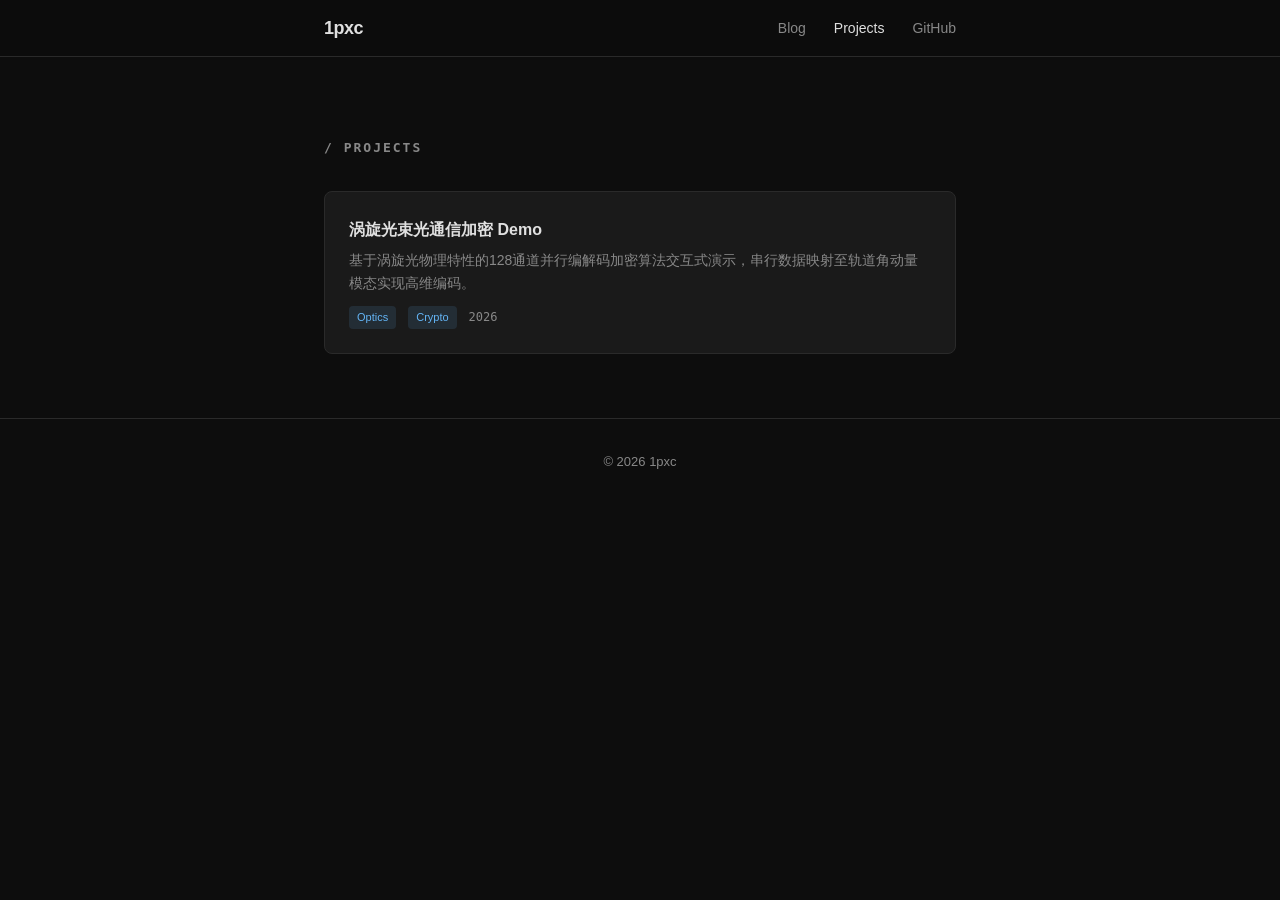
==== projects/index.html @ aebda04c "Add blog layout, projects page, and vortex comm encryption demo" ====
<!DOCTYPE html>
<html lang="zh-CN">
<head>
    <meta charset="UTF-8">
    <meta name="viewport" content="width=device-width, initial-scale=1.0">
    <meta name="description" content="1pxc - Projects">
    <title>Projects — 1pxc</title>
    <style>
        :root {
            --bg: #0d0d0d;
            --surface: #1a1a1a;
            --surface-hover: #242424;
            --text: #e0e0e0;
            --text-muted: #888;
            --accent: #64b5f6;
            --accent-dim: rgba(100, 181, 246, 0.12);
            --border: #2a2a2a;
            --radius: 8px;
            --max-w: 680px;
            --font-mono: "SF Mono", "Fira Code", "Cascadia Code", Consolas, monospace;
            --font-sans: -apple-system, BlinkMacSystemFont, "Segoe UI", "PingFang SC", "Hiragino Sans GB", "Microsoft YaHei", sans-serif;
        }

        *, *::before, *::after { margin: 0; padding: 0; box-sizing: border-box; }

        body {
            font-family: var(--font-sans);
            background: var(--bg);
            color: var(--text);
            line-height: 1.7;
            font-size: 16px;
            -webkit-font-smoothing: antialiased;
        }

        a { color: var(--accent); text-decoration: none; transition: opacity 0.2s; }
        a:hover { opacity: 0.75; }

        .container { max-width: var(--max-w); margin: 0 auto; padding: 0 24px; }

        .nav {
            position: sticky; top: 0; z-index: 10;
            backdrop-filter: blur(12px);
            background: rgba(13, 13, 13, 0.8);
            border-bottom: 1px solid var(--border);
        }
        .nav .container { display: flex; align-items: center; justify-content: space-between; height: 56px; }
        .nav-logo { font-weight: 700; font-size: 18px; color: var(--text); letter-spacing: -0.5px; }
        .nav-links { display: flex; gap: 28px; list-style: none; }
        .nav-links a { color: var(--text-muted); font-size: 14px; font-weight: 500; transition: color 0.2s; }
        .nav-links a:hover { color: var(--text); opacity: 1; }
        .nav-links a.active { color: var(--text); }

        .section { padding: 80px 0 64px; }
        .section-title {
            font-size: 13px; font-weight: 600; text-transform: uppercase;
            letter-spacing: 2px; color: var(--text-muted);
            margin-bottom: 32px; font-family: var(--font-mono);
        }

        .projects-grid { display: grid; gap: 12px; }
        .project-card {
            background: var(--surface); border: 1px solid var(--border);
            border-radius: var(--radius); padding: 24px;
            transition: background 0.2s, border-color 0.2s;
            display: block; color: inherit;
        }
        .project-card:hover { background: var(--surface-hover); border-color: #3a3a3a; opacity: 1; }
        .project-card h2 { font-size: 16px; font-weight: 600; margin-bottom: 6px; }
        .project-card p { color: var(--text-muted); font-size: 14px; line-height: 1.6; }
        .project-card .meta {
            display: flex; align-items: center; gap: 12px;
            margin-top: 12px; font-size: 12px; color: var(--text-muted);
            font-family: var(--font-mono);
        }
        .project-card .tag {
            padding: 2px 8px; border-radius: 4px;
            background: var(--accent-dim); color: var(--accent);
            font-size: 11px; font-family: var(--font-sans); font-weight: 500;
        }
        .project-card:hover h2 { color: var(--accent); }

        .footer { border-top: 1px solid var(--border); padding: 32px 0; text-align: center; color: var(--text-muted); font-size: 13px; }

        @media (max-width: 600px) {
            .section { padding: 48px 0 40px; }
        }
    </style>
</head>
<body>

    <nav class="nav">
        <div class="container">
            <a href="/" class="nav-logo">1pxc</a>
            <ul class="nav-links">
                <li><a href="/">Blog</a></li>
                <li><a href="/projects/" class="active">Projects</a></li>
                <li><a href="https://github.com/1pxc" target="_blank" rel="noopener">GitHub</a></li>
            </ul>
        </div>
    </nav>

    <main class="section">
        <div class="container">
            <h1 class="section-title">/ Projects</h1>

            <div class="projects-grid">

                <!-- 涡旋光通信加密 Demo -->
                <a href="vortex_comm_demo.html" class="project-card">
                    <h2>涡旋光束光通信加密 Demo</h2>
                    <p>基于涡旋光物理特性的128通道并行编解码加密算法交互式演示，串行数据映射至轨道角动量模态实现高维编码。</p>
                    <div class="meta">
                        <span class="tag">Optics</span>
                        <span class="tag">Crypto</span>
                        <span>2026</span>
                    </div>
                </a>

            </div>
        </div>
    </main>

    <footer class="footer">
        <div class="container">
            <p>&copy; 2026 1pxc</p>
        </div>
    </footer>

</body>
</html>
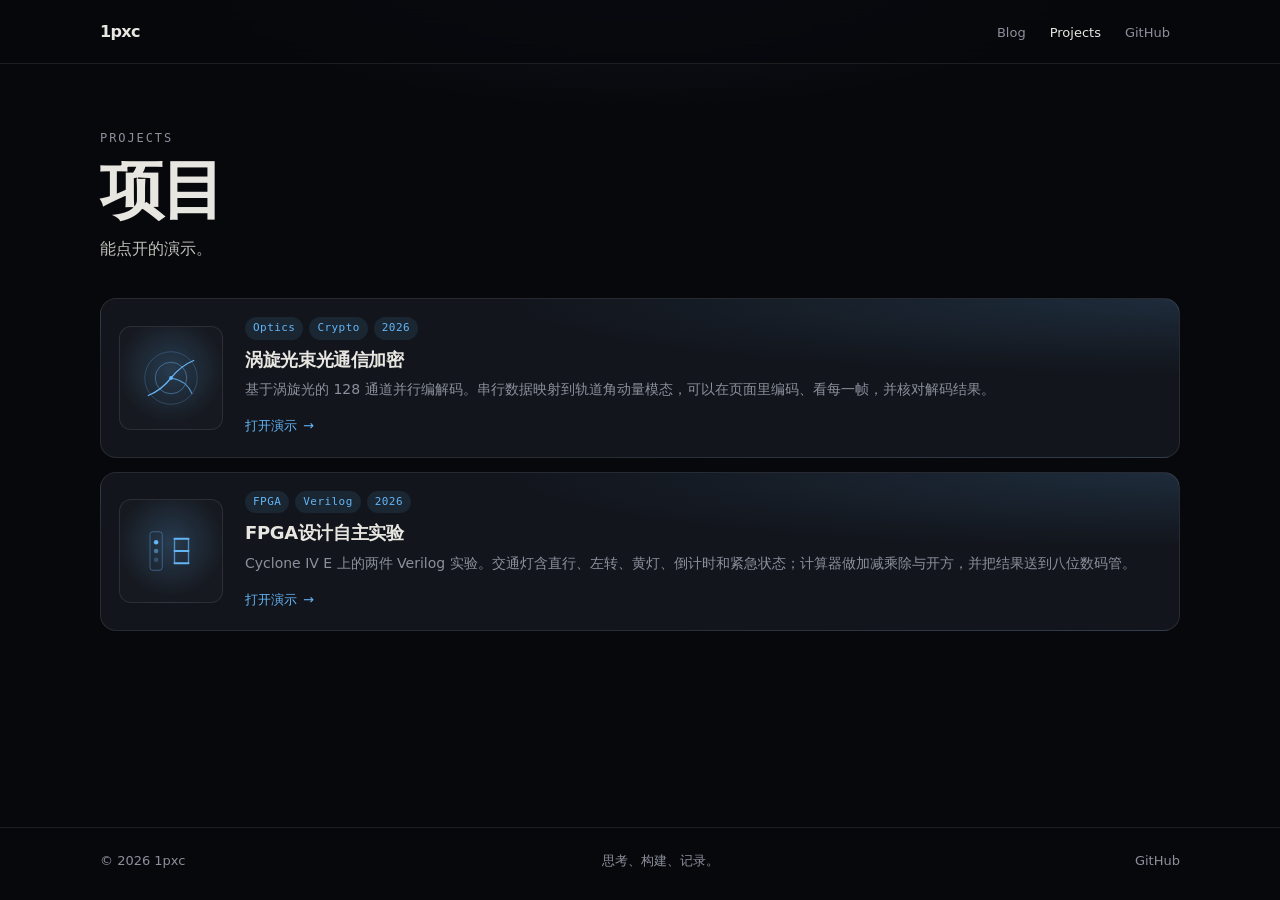
==== commit f178ae00: "Add the FPGA lab demo and publish the shared site shell. Project pages no longer repeat the site nav" ====
--- a/projects/index.html
+++ b/projects/index.html
@@ -3,126 +3,88 @@
 <head>
     <meta charset="UTF-8">
     <meta name="viewport" content="width=device-width, initial-scale=1.0">
-    <meta name="description" content="1pxc - Projects">
+    <meta name="description" content="Projects — 1pxc">
+    <meta name="theme-color" content="#07080c">
     <title>Projects — 1pxc</title>
-    <style>
-        :root {
-            --bg: #0d0d0d;
-            --surface: #1a1a1a;
-            --surface-hover: #242424;
-            --text: #e0e0e0;
-            --text-muted: #888;
-            --accent: #64b5f6;
-            --accent-dim: rgba(100, 181, 246, 0.12);
-            --border: #2a2a2a;
-            --radius: 8px;
-            --max-w: 680px;
-            --font-mono: "SF Mono", "Fira Code", "Cascadia Code", Consolas, monospace;
-            --font-sans: -apple-system, BlinkMacSystemFont, "Segoe UI", "PingFang SC", "Hiragino Sans GB", "Microsoft YaHei", sans-serif;
-        }
-
-        *, *::before, *::after { margin: 0; padding: 0; box-sizing: border-box; }
-
-        body {
-            font-family: var(--font-sans);
-            background: var(--bg);
-            color: var(--text);
-            line-height: 1.7;
-            font-size: 16px;
-            -webkit-font-smoothing: antialiased;
-        }
-
-        a { color: var(--accent); text-decoration: none; transition: opacity 0.2s; }
-        a:hover { opacity: 0.75; }
-
-        .container { max-width: var(--max-w); margin: 0 auto; padding: 0 24px; }
-
-        .nav {
-            position: sticky; top: 0; z-index: 10;
-            backdrop-filter: blur(12px);
-            background: rgba(13, 13, 13, 0.8);
-            border-bottom: 1px solid var(--border);
-        }
-        .nav .container { display: flex; align-items: center; justify-content: space-between; height: 56px; }
-        .nav-logo { font-weight: 700; font-size: 18px; color: var(--text); letter-spacing: -0.5px; }
-        .nav-links { display: flex; gap: 28px; list-style: none; }
-        .nav-links a { color: var(--text-muted); font-size: 14px; font-weight: 500; transition: color 0.2s; }
-        .nav-links a:hover { color: var(--text); opacity: 1; }
-        .nav-links a.active { color: var(--text); }
-
-        .section { padding: 80px 0 64px; }
-        .section-title {
-            font-size: 13px; font-weight: 600; text-transform: uppercase;
-            letter-spacing: 2px; color: var(--text-muted);
-            margin-bottom: 32px; font-family: var(--font-mono);
-        }
-
-        .projects-grid { display: grid; gap: 12px; }
-        .project-card {
-            background: var(--surface); border: 1px solid var(--border);
-            border-radius: var(--radius); padding: 24px;
-            transition: background 0.2s, border-color 0.2s;
-            display: block; color: inherit;
-        }
-        .project-card:hover { background: var(--surface-hover); border-color: #3a3a3a; opacity: 1; }
-        .project-card h2 { font-size: 16px; font-weight: 600; margin-bottom: 6px; }
-        .project-card p { color: var(--text-muted); font-size: 14px; line-height: 1.6; }
-        .project-card .meta {
-            display: flex; align-items: center; gap: 12px;
-            margin-top: 12px; font-size: 12px; color: var(--text-muted);
-            font-family: var(--font-mono);
-        }
-        .project-card .tag {
-            padding: 2px 8px; border-radius: 4px;
-            background: var(--accent-dim); color: var(--accent);
-            font-size: 11px; font-family: var(--font-sans); font-weight: 500;
-        }
-        .project-card:hover h2 { color: var(--accent); }
-
-        .footer { border-top: 1px solid var(--border); padding: 32px 0; text-align: center; color: var(--text-muted); font-size: 13px; }
-
-        @media (max-width: 600px) {
-            .section { padding: 48px 0 40px; }
-        }
-    </style>
+    <link rel="icon" href="../assets/favicon.svg" type="image/svg+xml">
+    <link rel="stylesheet" href="../assets/site.css">
 </head>
-<body>
+<body class="sub">
 
     <nav class="nav">
-        <div class="container">
-            <a href="/" class="nav-logo">1pxc</a>
+        <div class="nav-inner">
+            <a href="../index.html" class="nav-logo">1pxc</a>
             <ul class="nav-links">
-                <li><a href="/">Blog</a></li>
-                <li><a href="/projects/" class="active">Projects</a></li>
-                <li><a href="https://github.com/1pxc" target="_blank" rel="noopener">GitHub</a></li>
+                <li><a href="../index.html#blog">Blog</a></li>
+                <li><a href="index.html" aria-current="page">Projects</a></li>
+                <li><a href="https://github.com/1pxc" target="_blank" rel="noopener noreferrer">GitHub</a></li>
             </ul>
         </div>
     </nav>
 
-    <main class="section">
+    <main class="page">
         <div class="container">
-            <h1 class="section-title">/ Projects</h1>
+            <header class="page-intro">
+                <p class="kicker">Projects</p>
+                <h1>项目</h1>
+                <p class="deck">能点开的演示。</p>
+            </header>
 
-            <div class="projects-grid">
-
-                <!-- 涡旋光通信加密 Demo -->
-                <a href="vortex_comm_demo.html" class="project-card">
-                    <h2>涡旋光束光通信加密 Demo</h2>
-                    <p>基于涡旋光物理特性的128通道并行编解码加密算法交互式演示，串行数据映射至轨道角动量模态实现高维编码。</p>
-                    <div class="meta">
-                        <span class="tag">Optics</span>
-                        <span class="tag">Crypto</span>
-                        <span>2026</span>
+            <div class="stack">
+                <!-- 新项目：复制下面这个 a.work-card -->
+                <a class="work-card" href="vortex_comm_demo.html">
+                    <div class="mark" aria-hidden="true">
+                        <svg viewBox="0 0 80 80" fill="none">
+                            <circle cx="40" cy="40" r="30" stroke="currentColor" stroke-opacity="0.28"/>
+                            <circle cx="40" cy="40" r="18" stroke="currentColor" stroke-opacity="0.5"/>
+                            <path d="M40 40c8-10 16-16 26-20" stroke="currentColor" stroke-width="1.4" stroke-linecap="round"/>
+                            <path d="M40 40c-8 10-16 16-26 20" stroke="currentColor" stroke-width="1.4" stroke-linecap="round"/>
+                            <path d="M40 40c12 2 20 8 24 18" stroke="currentColor" stroke-width="1.2" stroke-linecap="round" stroke-opacity="0.75"/>
+                            <circle cx="40" cy="40" r="2.2" fill="currentColor"/>
+                        </svg>
+                    </div>
+                    <div>
+                        <div class="tags">
+                            <span>Optics</span>
+                            <span>Crypto</span>
+                            <span>2026</span>
+                        </div>
+                        <h3>涡旋光束光通信加密</h3>
+                        <p>基于涡旋光的 128 通道并行编解码。串行数据映射到轨道角动量模态，可以在页面里编码、看每一帧，并核对解码结果。</p>
+                        <span class="work-go">打开演示</span>
                     </div>
                 </a>
-
+                <a class="work-card" href="fpga.html">
+                    <div class="mark" aria-hidden="true">
+                        <svg viewBox="0 0 80 80" fill="none">
+                            <rect x="16" y="18" width="14" height="44" rx="3" stroke="currentColor" stroke-opacity="0.45"/>
+                            <circle cx="23" cy="30" r="2.6" fill="currentColor"/>
+                            <circle cx="23" cy="40" r="2.6" fill="currentColor" fill-opacity="0.55"/>
+                            <circle cx="23" cy="50" r="2.6" fill="currentColor" fill-opacity="0.28"/>
+                            <path d="M44 26h16M44 40h16M44 54h16" stroke="currentColor" stroke-width="2.2" stroke-linecap="round"/>
+                            <path d="M44 26v14M60 26v14M44 40v14M60 40v14" stroke="currentColor" stroke-width="1.6" stroke-linecap="round" stroke-opacity="0.7"/>
+                        </svg>
+                    </div>
+                    <div>
+                        <div class="tags">
+                            <span>FPGA</span>
+                            <span>Verilog</span>
+                            <span>2026</span>
+                        </div>
+                        <h3>FPGA设计自主实验</h3>
+                        <p>Cyclone IV E 上的两件 Verilog 实验。交通灯含直行、左转、黄灯、倒计时和紧急状态；计算器做加减乘除与开方，并把结果送到八位数码管。</p>
+                        <span class="work-go">打开演示</span>
+                    </div>
+                </a>
             </div>
         </div>
     </main>
 
     <footer class="footer">
-        <div class="container">
-            <p>&copy; 2026 1pxc</p>
+        <div class="container footer-inner">
+            <span>© 2026 1pxc</span>
+            <span>思考、构建、记录。</span>
+            <a href="https://github.com/1pxc" target="_blank" rel="noopener noreferrer">GitHub</a>
         </div>
     </footer>
 
--- a/assets/site.css
+++ b/assets/site.css
@@ -0,0 +1,586 @@
+/* ===========================
+   1pxc — shared site styles
+   =========================== */
+:root {
+    --bg: #07080c;
+    --surface: #12151c;
+    --text: #e8e6e1;
+    --text-dim: #c2c0ba;
+    --muted: #8b909c;
+    --accent: #64b5f6;
+    --accent-strong: #b9d8fb;
+    --line: rgba(255, 255, 255, 0.09);
+    --radius: 16px;
+    --page: 1080px;
+    --read: 680px;
+    --nav-h: 64px;
+    --font-mono: "SF Mono", "Cascadia Code", "Fira Code", Consolas, ui-monospace, monospace;
+    --font-sans: "Segoe UI", "PingFang SC", "Hiragino Sans GB", "Microsoft YaHei", system-ui, sans-serif;
+}
+
+*, *::before, *::after {
+    margin: 0;
+    padding: 0;
+    box-sizing: border-box;
+}
+
+html {
+    scroll-behavior: smooth;
+    scroll-padding-top: 84px;
+    color-scheme: dark;
+}
+
+body {
+    font-family: var(--font-sans);
+    background: var(--bg);
+    color: var(--text);
+    line-height: 1.7;
+    font-size: 16px;
+    -webkit-font-smoothing: antialiased;
+    text-rendering: optimizeLegibility;
+}
+
+::selection {
+    background: rgba(100, 181, 246, 0.28);
+    color: #fff;
+}
+
+:focus-visible {
+    outline: 2px solid var(--accent);
+    outline-offset: 3px;
+}
+
+a {
+    color: var(--accent);
+    text-decoration: none;
+}
+
+img { max-width: 100%; display: block; }
+
+.container {
+    width: min(var(--page), calc(100% - 48px));
+    margin-inline: auto;
+}
+
+/* ===========================
+   Navigation
+   =========================== */
+.nav {
+    position: fixed;
+    inset: 0 0 auto 0;
+    z-index: 20;
+    height: var(--nav-h);
+    border-bottom: 1px solid transparent;
+    backdrop-filter: blur(16px);
+}
+
+.nav-inner {
+    width: min(var(--page), calc(100% - 48px));
+    height: 100%;
+    margin-inline: auto;
+    display: flex;
+    align-items: center;
+    justify-content: space-between;
+}
+
+.nav-logo {
+    color: var(--text);
+    font-weight: 700;
+    font-size: 16px;
+    letter-spacing: -0.04em;
+}
+
+.nav-logo:hover { color: var(--text); }
+
+.nav-links {
+    display: flex;
+    align-items: center;
+    gap: 4px;
+    list-style: none;
+}
+
+.nav-links a {
+    color: var(--muted);
+    font-size: 13px;
+    font-weight: 500;
+    padding: 6px 10px;
+    border-radius: 999px;
+}
+
+.nav-links a:hover {
+    color: var(--text);
+    background: rgba(255, 255, 255, 0.05);
+}
+
+.nav-links a[aria-current="page"] { color: var(--text); }
+
+body.home .nav-logo {
+    opacity: 0;
+    visibility: hidden;
+}
+
+body.sub .nav,
+body.demo .nav {
+    background: rgba(7, 8, 12, 0.78);
+    border-bottom-color: var(--line);
+}
+
+body.demo { --page: 1400px; }
+
+/* ===========================
+   Homepage
+   =========================== */
+.hero {
+    position: relative;
+    min-height: 100vh;
+    min-height: 100dvh;
+    overflow: hidden;
+    background:
+        radial-gradient(ellipse 46% 58% at 80% 46%, rgba(48, 102, 176, 0.28), transparent 68%),
+        var(--bg);
+}
+
+.globe-slot {
+    position: absolute;
+    z-index: 0;
+    top: 42%;
+    right: -1vw;
+    width: min(720px, 78vh);
+    height: min(720px, 78vh);
+    transform: translateY(-50%);
+}
+
+.globe-shift,
+#globe-canvas {
+    width: 100%;
+    height: 100%;
+    display: block;
+}
+
+#globe-canvas {
+    cursor: grab;
+    touch-action: none;
+}
+
+#globe-canvas:active { cursor: grabbing; }
+
+.hero-scrim {
+    position: absolute;
+    inset: 0;
+    z-index: 1;
+    pointer-events: none;
+    background:
+        linear-gradient(90deg, rgba(7, 8, 12, 0.92) 0%, rgba(7, 8, 12, 0.66) 32%, rgba(7, 8, 12, 0.08) 58%, rgba(7, 8, 12, 0.18) 100%),
+        linear-gradient(180deg, rgba(7, 8, 12, 0.4) 0%, transparent 18%, transparent 70%, var(--bg) 100%);
+}
+
+.hero-copy {
+    position: relative;
+    z-index: 2;
+    min-height: 100vh;
+    min-height: 100dvh;
+    display: flex;
+    flex-direction: column;
+    justify-content: flex-end;
+    padding-bottom: 64px;
+    pointer-events: none;
+}
+
+.hero-copy .container { pointer-events: none; }
+.hero-copy a { pointer-events: auto; }
+
+.hero h1 {
+    font-size: clamp(68px, 9vw, 116px);
+    font-weight: 700;
+    letter-spacing: -0.06em;
+    line-height: 0.86;
+    transform-origin: left center;
+}
+
+.lede {
+    margin-top: 22px;
+    font-size: clamp(18px, 2vw, 22px);
+    color: var(--text-dim);
+}
+
+.scroll-indicator {
+    display: inline-flex;
+    flex-direction: column;
+    align-items: flex-start;
+    gap: 8px;
+    margin-top: 36px;
+    color: var(--muted);
+    font-family: var(--font-mono);
+    font-size: 11px;
+    letter-spacing: 0.18em;
+    text-transform: uppercase;
+}
+
+a.scroll-indicator { color: var(--muted); }
+a.scroll-indicator:hover { color: var(--text); }
+
+.chevron {
+    width: 15px;
+    height: 15px;
+    margin-left: 2px;
+    border-right: 1.5px solid currentColor;
+    border-bottom: 1.5px solid currentColor;
+    transform: rotate(45deg) translateY(-3px);
+    opacity: 0.75;
+    animation: bob 2.6s ease-in-out infinite;
+}
+
+@keyframes bob {
+    0%, 100% { transform: rotate(45deg) translateY(-4px); }
+    50% { transform: rotate(45deg) translateY(2px); }
+}
+
+.home-main {
+    position: relative;
+    z-index: 2;
+    padding: 28px 0 96px;
+    background: var(--bg);
+}
+
+.home-grid {
+    display: grid;
+    grid-template-columns: minmax(0, 1fr) minmax(300px, 1fr);
+    gap: 56px;
+    align-items: start;
+}
+
+.section-head {
+    display: flex;
+    align-items: baseline;
+    justify-content: space-between;
+    margin-bottom: 14px;
+}
+
+.section-head h2,
+.kicker {
+    font-family: var(--font-mono);
+    font-size: 12px;
+    font-weight: 500;
+    letter-spacing: 0.16em;
+    text-transform: uppercase;
+    color: var(--muted);
+}
+
+.section-link {
+    color: var(--muted);
+    font-size: 13px;
+}
+
+.section-link:hover { color: var(--text); }
+
+.entries { border-bottom: 1px solid var(--line); }
+
+.entry {
+    display: grid;
+    grid-template-columns: 108px minmax(0, 1fr);
+    column-gap: 18px;
+    row-gap: 6px;
+    padding: 22px 0;
+    border-top: 1px solid var(--line);
+    color: inherit;
+}
+
+.entry:hover { color: inherit; }
+
+.entry time {
+    grid-row: 1 / span 2;
+    padding-top: 3px;
+    font-family: var(--font-mono);
+    font-size: 12px;
+    color: var(--muted);
+}
+
+.entry h3 {
+    font-size: 20px;
+    font-weight: 600;
+    letter-spacing: -0.03em;
+    line-height: 1.3;
+    color: var(--text);
+    transition: color 0.2s, transform 0.25s;
+}
+
+.entry:hover h3 {
+    color: var(--accent-strong);
+    transform: translateX(6px);
+}
+
+.entry p {
+    color: var(--muted);
+    font-size: 14px;
+    line-height: 1.65;
+}
+
+.quiet {
+    margin-top: 16px;
+    color: var(--muted);
+    font-size: 13px;
+}
+
+/* ===========================
+   Project card
+   =========================== */
+.stack { display: grid; gap: 14px; }
+
+.work-card {
+    display: grid;
+    grid-template-columns: 104px minmax(0, 1fr);
+    gap: 8px 22px;
+    align-items: center;
+    padding: 18px;
+    border: 1px solid var(--line);
+    border-radius: var(--radius);
+    background:
+        radial-gradient(120% 90% at 100% 0%, rgba(100, 181, 246, 0.14), transparent 52%),
+        var(--surface);
+    color: inherit;
+    transition: border-color 0.2s, background 0.2s;
+}
+
+.work-card:hover {
+    color: inherit;
+    border-color: rgba(100, 181, 246, 0.45);
+}
+
+.mark {
+    width: 104px;
+    height: 104px;
+    display: grid;
+    place-items: center;
+    border-radius: 12px;
+    color: var(--accent);
+    border: 1px solid var(--line);
+    background:
+        radial-gradient(circle at 50% 42%, rgba(100, 181, 246, 0.22), transparent 68%),
+        rgba(255, 255, 255, 0.02);
+}
+
+.mark svg { width: 70px; height: 70px; }
+
+.tags {
+    display: flex;
+    flex-wrap: wrap;
+    gap: 6px;
+}
+
+.tags span {
+    font-family: var(--font-mono);
+    font-size: 11px;
+    letter-spacing: 0.04em;
+    color: var(--accent);
+    background: rgba(100, 181, 246, 0.1);
+    border-radius: 999px;
+    padding: 2px 8px;
+}
+
+.work-card h3 {
+    margin-top: 8px;
+    font-size: 18px;
+    font-weight: 600;
+    letter-spacing: -0.02em;
+    line-height: 1.35;
+}
+
+.work-card p {
+    margin-top: 6px;
+    color: var(--muted);
+    font-size: 14px;
+    line-height: 1.65;
+}
+
+.work-go {
+    display: inline-flex;
+    align-items: center;
+    gap: 6px;
+    margin-top: 14px;
+    color: var(--accent);
+    font-size: 13px;
+}
+
+.work-go::after {
+    content: "→";
+    transition: transform 0.2s;
+}
+
+.work-card:hover .work-go::after { transform: translateX(3px); }
+
+/* ===========================
+   Inner pages
+   =========================== */
+body.sub {
+    min-height: 100vh;
+    display: flex;
+    flex-direction: column;
+    background:
+        radial-gradient(ellipse 70% 36% at 50% -8%, rgba(100, 181, 246, 0.1), transparent 56%),
+        var(--bg);
+}
+
+body.sub main,
+body.sub article.post { flex: 1 0 auto; }
+
+.page { padding: calc(var(--nav-h) + 64px) 0 88px; }
+
+.page-intro { margin-bottom: 36px; max-width: 40rem; }
+
+.page-intro h1 {
+    margin-top: 12px;
+    font-size: clamp(40px, 6vw, 64px);
+    font-weight: 700;
+    letter-spacing: -0.045em;
+    line-height: 0.95;
+}
+
+.deck {
+    margin-top: 14px;
+    color: var(--text-dim);
+    font-size: 16px;
+}
+
+a.back {
+    display: inline-flex;
+    align-items: center;
+    gap: 6px;
+    color: var(--muted);
+    font-size: 13px;
+}
+
+a.back::before { content: "←"; }
+
+a.back:hover { color: var(--text); }
+
+.post { padding: calc(var(--nav-h) + 56px) 0 88px; }
+
+.post .container { width: min(var(--read), calc(100% - 48px)); }
+
+.post-header .back { margin-bottom: 28px; }
+
+.post-date {
+    font-family: var(--font-mono);
+    font-size: 12px;
+    color: var(--muted);
+    margin-bottom: 10px;
+}
+
+.post-header h1 {
+    font-size: clamp(32px, 5vw, 44px);
+    font-weight: 700;
+    letter-spacing: -0.035em;
+    line-height: 1.15;
+}
+
+.post-body {
+    margin-top: 36px;
+    color: var(--text-dim);
+    font-size: 16.5px;
+    line-height: 1.85;
+}
+
+.post-body h2 {
+    margin: 2em 0 0.55em;
+    color: var(--text);
+    font-size: 18px;
+    font-weight: 600;
+    letter-spacing: -0.02em;
+}
+
+.post-body p { margin-bottom: 1em; }
+
+.post-body hr {
+    border: 0;
+    border-top: 1px solid var(--line);
+    margin: 32px 0;
+}
+
+.post-body blockquote {
+    margin: 28px 0;
+    padding: 2px 0 2px 16px;
+    border-left: 2px solid var(--accent);
+    color: var(--text);
+    font-size: 18px;
+    line-height: 1.6;
+}
+
+/* ===========================
+   Footer
+   =========================== */
+.footer {
+    border-top: 1px solid var(--line);
+    padding: 22px 0 28px;
+}
+
+.footer-inner {
+    display: flex;
+    justify-content: space-between;
+    gap: 12px 24px;
+    flex-wrap: wrap;
+    color: var(--muted);
+    font-size: 13px;
+}
+
+.footer a { color: var(--muted); }
+.footer a:hover { color: var(--text); }
+
+/* ===========================
+   Scrollbar
+   =========================== */
+::-webkit-scrollbar { width: 10px; height: 10px; }
+::-webkit-scrollbar-thumb { background: #2a3140; border-radius: 99px; }
+::-webkit-scrollbar-track { background: transparent; }
+
+/* ===========================
+   Responsive
+   =========================== */
+@media (max-width: 900px) {
+    .globe-slot {
+        width: min(540px, 118vw);
+        height: min(540px, 118vw);
+        right: 50%;
+        top: 34%;
+        transform: translate(50%, -50%);
+        opacity: 0.42;
+        pointer-events: none;
+    }
+
+    .hero-scrim {
+        background: linear-gradient(180deg, rgba(7, 8, 12, 0.05) 0%, rgba(7, 8, 12, 0.2) 28%, rgba(7, 8, 12, 0.86) 58%, var(--bg) 100%);
+    }
+
+    .hero-copy { padding-bottom: 88px; }
+    .home-grid { grid-template-columns: 1fr; gap: 48px; }
+}
+
+@media (max-width: 600px) {
+    .container,
+    .nav-inner { width: min(var(--page), calc(100% - 32px)); }
+
+    .nav-links a { padding: 6px 8px; }
+
+    .hero h1 { letter-spacing: -0.05em; }
+
+    .entry {
+        grid-template-columns: 1fr;
+        row-gap: 4px;
+    }
+
+    .entry time { grid-row: auto; padding-top: 0; }
+
+    .work-card { grid-template-columns: 1fr; padding: 16px; }
+
+    .mark { width: 72px; height: 72px; }
+    .mark svg { width: 48px; height: 48px; }
+
+    .home-main { padding: 48px 0 72px; }
+    .page, .post { padding-bottom: 64px; }
+}
+
+@media (prefers-reduced-motion: reduce) {
+    html { scroll-behavior: auto; }
+    .chevron { animation: none; }
+    .entry h3,
+    .work-go::after { transition: none; }
+}
